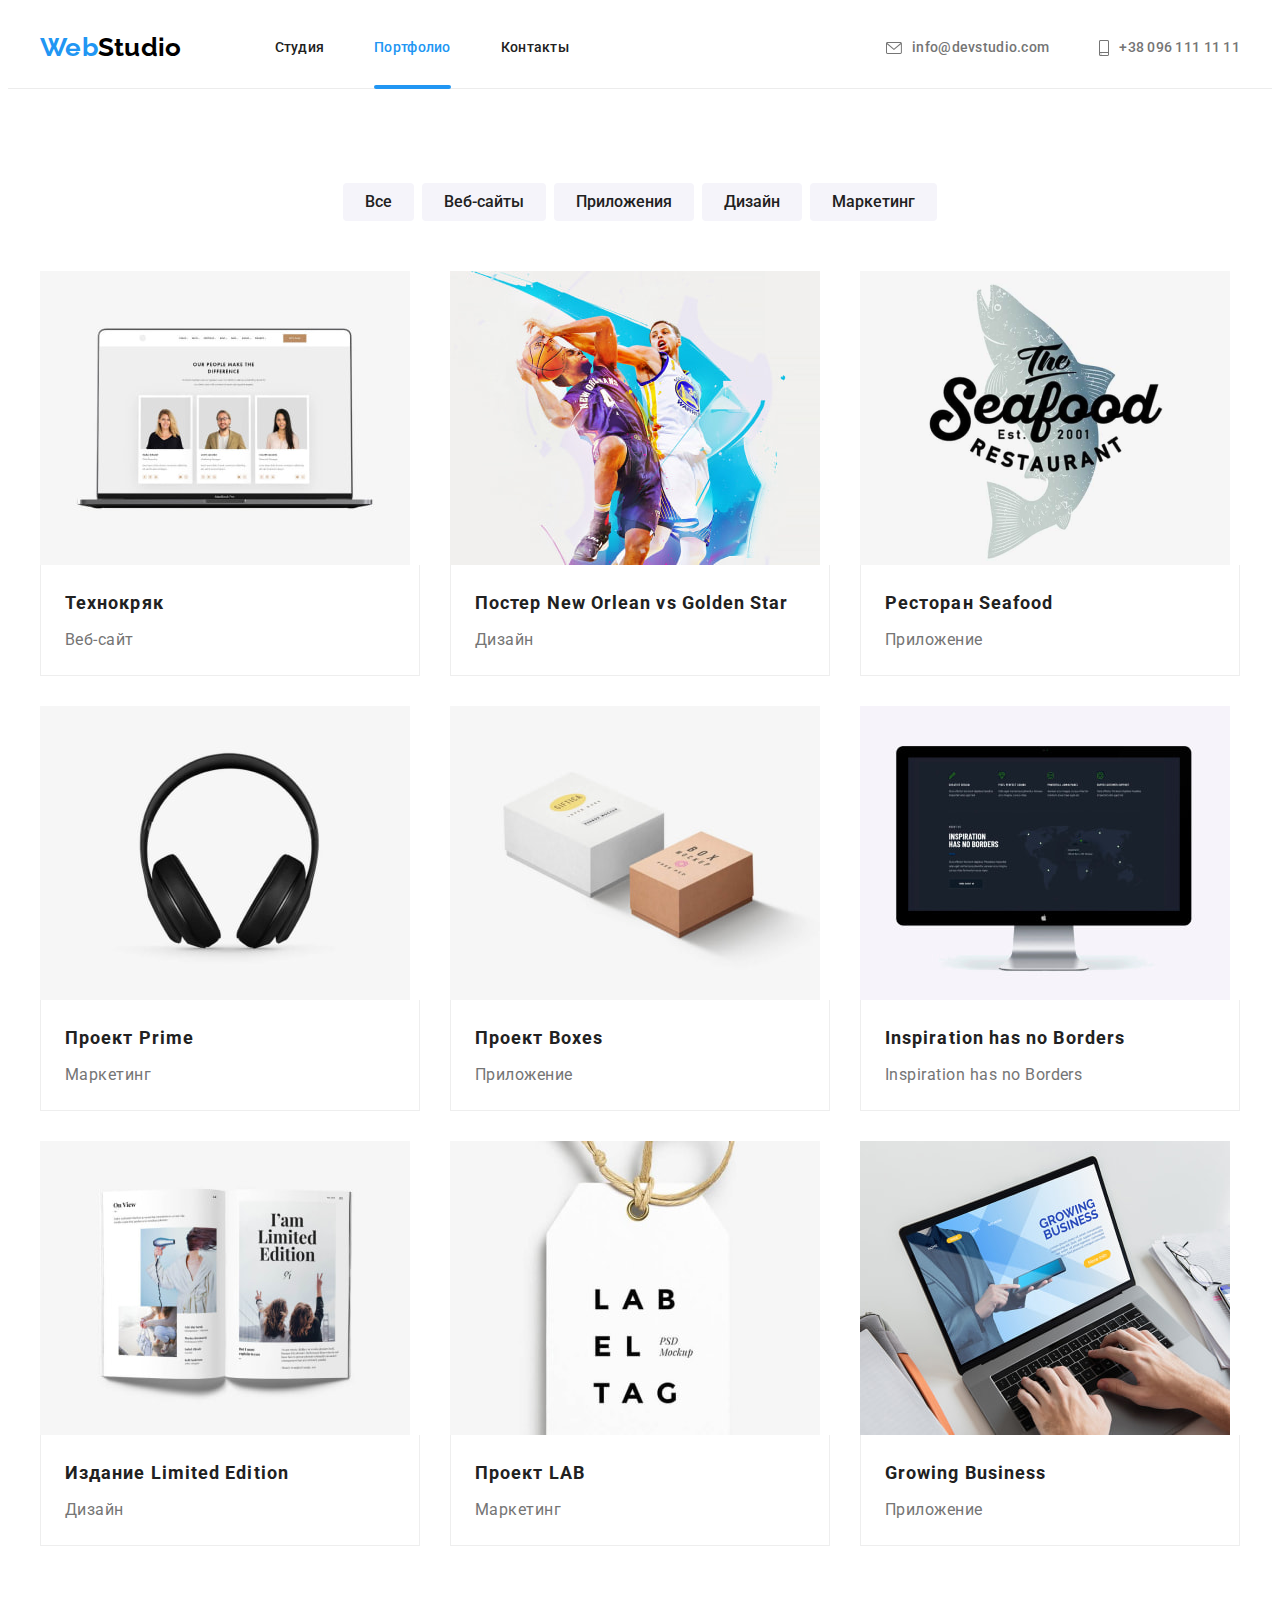
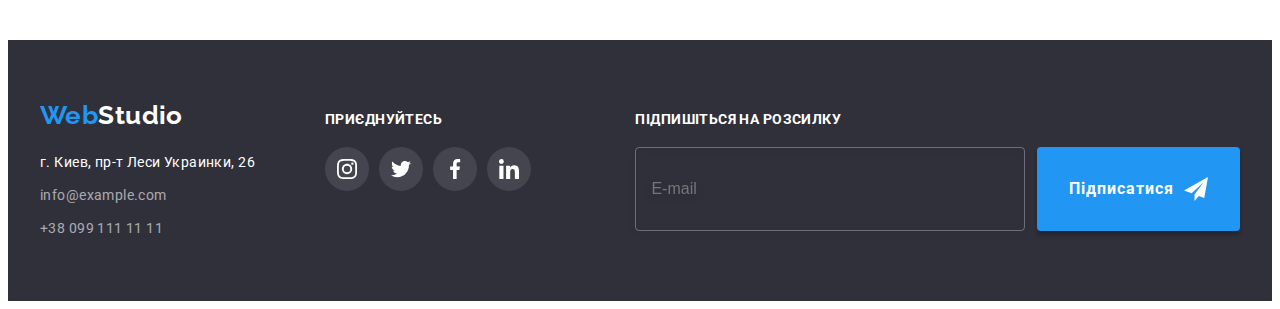
==== portfolio.html @ 1f1ad92f "Initial commit" ====
<!DOCTYPE html>
<html lang="ru">
  <head>
    <meta charset="UTF-8" />
    <meta http-equiv="X-UA-Compatible" content="IE=edge" />
    <meta name="viewport" content="width=device-width, initial-scale=1.0" />
    <link
      href="https://fonts.googleapis.com/css2?family=Raleway:wght@700&family=Roboto:wght@400;500;700;900&display=swap"
      rel="stylesheet"
    /><link rel="stylesheet" href="https://cdnjs.cloudflare.com/ajax/libs/modern-normalize/1.1.0/modern-normalize.min.css" integrity="sha512-wpPYUAdjBVSE4KJnH1VR1HeZfpl1ub8YT/NKx4PuQ5NmX2tKuGu6U/JRp5y+Y8XG2tV+wKQpNHVUX03MfMFn9Q==" crossorigin="anonymous" referrerpolicy="no-referrer" />
    <link rel="stylesheet" href="css/styles.css"/>
    <title>Портфолио</title>
  </head>
  <body>
    <!--шапка сайта-->
    <header class="header">
      <div class="header-container container">
      <nav class="nav">
          <a href="index.html" class="logo">Web<span class="dark-logo">Studio</span></a>
  
          <ul class="nav-list list">
            <li>
              <a href="index.html" class="nav-link link">Студия</a>
            </li>
            <li>
              <a href="portfolio.html" class="nav-link active-page link">Портфолио</a>
            </li>
            <li>
              <a href="" class="nav-link link">Контакты</a>
            </li>
          </ul>
      </nav>
      <ul class="contact-list list">
        <li>
          <a href="mailto:info@devstudio.com" class="contact-link link">
            <svg class="mail-icon icon" width="16px" height="12px">
                <use href="./images/icons.svg#envelope"></use>
            </svg>
            info@devstudio.com</a>
        </li>
        <li>
          <a href="tel:+380961111111" class="contact-link link">
            <svg class="tel-icon icon" width="10px" height="16px">
                <use href="./images/icons.svg#smartphone"></use>
            </svg>
            +38 096 111 11 11</a>
        </li>
      </ul>
  </div>
  </header>
    <main>
      <!--меню портфолио-->
      <section class="section">
        <div class="container portfolio-container">
        <!--кнопки-->
        <ul class="list select-list">
          <li class="select-item">
            <button type="button" class="select-button">Все</button>
          </li>
          <li class="select-item">
            <button type="button" class="select-button">Веб-сайты</button>
          </li>
          <li class="select-item">
            <button type="button" class="select-button">Приложения</button>
          </li>
          <li class="select-item">
            <button type="button" class="select-button">Дизайн</button>
          </li>
          <li class="select-item">
            <button type="button" class="select-button">Маркетинг</button>
          </li>
        </ul>

        <!--скрытые заголовки-->
        <h1 class="visually-hidden">Примеры</h1>

        <!--примеры работ-->
        <ul class="list card-set portfolio-list">
          
          <li class="card-item">
             <a href="" class="link portfolio-link"> 

              <div class="portfolio-background">
            <img
              src="./images/technoquack.jpg"
              width="370"
              height="294"
              alt="веб сайт технокряк"
            />
            <div class="overlay">
              <p class="overlay-text">Ресурс предлагает комплексные предложения с разным уровнем функционала и сервисов. Все это позволит посетителю получить исчерпывающие сведения о компании или частном лице.</p>
            </div>
          </div>

            <div class="card-content">
            <h2 class="card-heading">Технокряк</h2>
            <p class="card-text">Веб-сайт</p>
          </div>
          </a>
          </li>

          <li class="card-item">
            <a href="" class="link portfolio-link"> 
              <div class="portfolio-background">
            <img
              src="./images/New-Orlean.jpg"
              width="370"
              height="294"
              alt="дизайн"
            />
            <div class="overlay">
              <p class="overlay-text">Ресурс предлагает комплексные предложения с разным уровнем функционала и сервисов. Все это позволит посетителю получить исчерпывающие сведения о компании или частном лице.</p>
            </div>
          </div>
            <div class="card-content">
            <h2 class="card-heading">Постер New Orlean vs Golden Star</h2>
            <p class="card-text">Дизайн</p>
            </div>
          </a>
          </li>

          <li class="card-item">
            <a href="" class="link portfolio-link">
              <div class="portfolio-background"> 
            <img
              src="./images/Seafood.png"
              width="370"
              height="294"
              alt="приложение"
            />
            <div class="overlay">
              <p class="overlay-text">Ресурс предлагает комплексные предложения с разным уровнем функционала и сервисов. Все это позволит посетителю получить исчерпывающие сведения о компании или частном лице.</p>
            </div>
          </div>
            <div class="card-content">
            <h2 class="card-heading">Ресторан Seafood</h2>
            <p class="card-text">Приложение</p>
          </div>
          </a>
          </li>

          <li class="card-item">
            <a href="" class="link portfolio-link">
              <div class="portfolio-background">
            <img
              src="./images/Prime.jpg"
              width="370"
              height="294"
              alt="проект-маркетинг"
            />
            <div class="overlay">
              <p class="overlay-text">Ресурс предлагает комплексные предложения с разным уровнем функционала и сервисов. Все это позволит посетителю получить исчерпывающие сведения о компании или частном лице.</p>
            </div>
          </div>
            <div class="card-content">
            <h2 class="card-heading">Проект Prime</h2>
            <p class="card-text">Маркетинг</p>
          </div>
          </a>
          </li>

          <li class="card-item">
            <a href="" class="link portfolio-link">
              <div class="portfolio-background">
            <img
              src="./images/Boxes.jpg"
              width="370"
              height="294"
              alt="дизан-проект"
            />
            <div class="overlay">
              <p class="overlay-text">Ресурс предлагает комплексные предложения с разным уровнем функционала и сервисов. Все это позволит посетителю получить исчерпывающие сведения о компании или частном лице.</p>
            </div>
          </div>
            <div class="card-content">
            <h2 class="card-heading">Проект Boxes</h2>
            <p class="card-text">Приложение</p>
          </div>
          </a>
          </li>

          <li class="card-item">
            <a href="" class="link portfolio-link">
              <div class="portfolio-background">
            <img
              src="./images/Inspiration.jpg"
              width="370"
              height="294"
              alt="веб-сайт"
            />
            <div class="overlay">
              <p class="overlay-text">Ресурс предлагает комплексные предложения с разным уровнем функционала и сервисов. Все это позволит посетителю получить исчерпывающие сведения о компании или частном лице.</p>
            </div>
          </div>
            <div class="card-content">
            <h2 class="card-heading">Inspiration has no Borders</h2>
            <p class="card-text">Inspiration has no Borders</p>
          </div>
          </a>
          </li>

          <li class="card-item">
            <a href="" class="link portfolio-link">
              <div class="portfolio-background">
            <img
              src="./images/Limited-Edition.jpg"
              width="370"
              height="294"
              alt="дизайн"
            />
            <div class="overlay">
              <p class="overlay-text">Ресурс предлагает комплексные предложения с разным уровнем функционала и сервисов. Все это позволит посетителю получить исчерпывающие сведения о компании или частном лице.</p>
            </div>
          </div>
            <div class="card-content">
            <h2 class="card-heading">Издание Limited Edition</h2>
            <p class="card-text">Дизайн</p>
          </div>
          </a>
          </li>

          <li class="card-item">
            <a href="" class="link portfolio-link">
              <div class="portfolio-background">
            <img
              src="./images/LAB.jpg"
              width="370"
              height="294"
              alt="маркетинг"
            />
            <div class="overlay">
              <p class="overlay-text">Ресурс предлагает комплексные предложения с разным уровнем функционала и сервисов. Все это позволит посетителю получить исчерпывающие сведения о компании или частном лице.</p>
            </div>
          </div>
            <div class="card-content">
            <h2 class="card-heading">Проект LAB</h2>
            <p class="card-text">Маркетинг</p>
          </div>
          </a>
          </li>

          <li class="card-item">
            <a href="" class="link portfolio-link">
              <div class="portfolio-background">
            <img
              src="./images/Business.jpg"
              width="370"
              height="294"
              alt="бизнес-план"
            />
            <div class="overlay">
              <p class="overlay-text">Ресурс предлагает комплексные предложения с разным уровнем функционала и сервисов. Все это позволит посетителю получить исчерпывающие сведения о компании или частном лице.</p>
            </div>
          </div>
            <div class="card-content">
            <h2 class="card-heading">Growing Business</h2>
            <p class="card-text">Приложение</p>
          </div>
          </a>
          </li>
        </ul>
      </div>
      
      </section>
    </main>
    <!--подвал-->
    <footer class="footer">
      <div class="container">
          <div class="footer-container">
              <div class="footer-address">
              <a href="index.html" class="logo">Web<span class="white">Studio</span></a>
              <address class="address">
                  <ul class="list address-list">
                      <li>
                          <a
                          href="https://goo.gl/maps/N5DiG7p4qbo636EXA"
                          target="_blank"
                          rel="noreferrer noopener"
                          class="link street">г. Киев, пр-т Леси Украинки, 26
                        </a>
                      </li>
                      <li><a href="mailto:info@example.com" class="link address-link">info@example.com</a>
                      <li>
                          <a href="tel:+380991111111" class="link address-link">+38 099 111 11 11</a>
                      </li>
                  </ul>
              </address>
          </div>
      
          <div class="footer-social">
              <h3 class="subscribe-title">приєднуйтесь</h3>
      
              <ul class="list social-list">
                <li class="social-item">
                  <a href="javascript:;" target="_blank" class="link social-link-icon">
                    <svg class="social-icon" width="20px" height="20px">
                      <use href="./images/icons.svg#instagram"></use>
                    </svg>
                  </a>
                </li>
      
                <li class="social-item">
                  <a href="javascript:;" target="_blank" class="link social-link-icon">
                    <svg class="social-icon" width="20px" height="20px">
                      <use href="./images/icons.svg#twitter"></use>
                    </svg>
                  </a>
                </li>
      
                <li class="social-item">
                  <a href="javascript:;" target="_blank" class="link social-link-icon">
                    <svg class="social-icon" width="20px" height="20px">
                      <use href="./images/icons.svg#facebook"></use>
                    </svg>
                  </a>
                </li>
      
                <li class="social-item">
                  <a href="javascript:;" target="_blank" class="link social-link-icon">
                    <svg class="social-icon" width="20px" height="20px">
                      <use href="./images/icons.svg#linkedin"></use>
                    </svg>
                  </a>
                </li>
              </ul>
            </div>
      
            <div class="footer-submit">
              <p class="subscribe-title">Підпишіться на розсилку</p>
      <form class="footer-submit-form">
                <input
                  class="footer-submit-input"
                  type="email"
                  name="email"
                  id="email-footer"
                  placeholder="E-mail"
                  required
                />
      <button type="submit" class="hero-button">
                    <span class="span-subscribe">Підписатися</span>
                    <svg class="social-icon" width="24px" height="24px">
                      <use href="./images/icons.svg#icon-footer-send"></use>
                    </svg>
                  </button>
              </form>
            </div>
      
          </div>
      </div>
      
      
      </footer>
  </body>
</html>
---- css/styles.css ----
/* цвет фона наша команда #2F303A; */
/*цвет текста в боди #757575; */
/*хедер лого Web голубой #2196F3; */
/* хедер лого Web черный #000000; */
/* цвет в нав,портфолио,и внимание к деталям #212121; */
/* цвет контактов в навигации #757575; */
/* белый цвет #FFFFFF; */
/*фон героя #2F303A; */
/*кнопка в  #F5F4FA; */

:root {
  --background-dark-grey: #2f303a;
  --grey-color: #757575;
  --blue-logo-color: #2196f3;
  --dark-logo-color: #000000;
  --white-color: #ffffff;
  --current-color: #212121;
  --footer-primary-color: rgba(255, 255, 255, 0.6);
  --light-gray-backg: #f5f4fa;
  --card-set-gap: 30px; 
  --button-shadow: rgba(0, 0, 0, 0.25);
  --grey-edging: rgba(238, 238, 238, 1);
--card-item: 4;
--grey-card-content:#EEEEEE;
--team-btm: rgba(0, 0, 0, 0.12);
  --team-bl: rgba(0, 0, 0, 0.14);
  --team-br: rgba(0, 0, 0, 0.2);
  --color-border-header: #ECECEC;
  --hero-shadow: rgba(47, 48, 58, 0.4);
  --social-icon: rgba(175, 177, 184, 1);
  --footer-icon: rgba(255, 255, 255, 0.1);
  --bgcolor-wdtext: rgba(47, 48, 58, 0.8);
  --modal-background: rgba(0, 0, 0, 0.2);
  --cubic-bezier: cubic-bezier(0.4, 0, 0.2, 1);
--duration: 250ms;
--borderinput: rgba(33, 33, 33, 0.2);
--blue-dark: #188CE8;
}



body {
  color: var(--grey-color);
  font-family: 'Roboto', sans-serif;
  font-style: normal;
  font-size: 14px;
  letter-spacing: 0.03em;
  line-height: 1.71;
  
  }

  .no-scroll {
    overflow: hidden;
  }

h1,
h2,
h3,
h4,
p {
  margin: 0;
}
ul,
ol {
  padding: 0;
  margin: 0;
}
img {
    display: block;
    max-width: 100%;
    height: auto;
  }
  .link {
    text-decoration: none;
    color: currentColor; 
}

.active-page {
  position: relative;
    color: var(--blue-logo-color);
}
.list {
    list-style: none;
}
.container {
    width: 1200px;
    padding-left: 15px;
    padding-right: 15px;
    margin-left: auto;
    margin-right: auto;
  }
  .visuaaly-hidden {
    position: absolute;
    white-space: nowrap;
    width: 1px;
    height: 1px;
    overflow: hidden;
    border: 0;
    padding: 0;
    clip: rect(0 0 0 0);
    clip-path: inset(50%);
    margin: -1px;
  }

p {
  font-weight: 400;
  letter-spacing: 0.03em;
}
/* header */

.header {
  font-weight: 500;
  line-height: 1.14;
  letter-spacing: 0.02em;
border-bottom: 1px solid 
var(--color-border-header);
}

.header-container {
    display: flex;
    align-items: center;
  }

  .header-contact .link:hover,
.header-contact .link:focus {
    color: var(--blue-logo-color);
}

/* logo */

.logo {
  color: var(--blue-logo-color);
  font-family: 'Raleway',cursive;
  font-weight: 700;
  font-size: 26px;
  line-height: 1.2;
  text-decoration: none;
  display: flex;
}

.header .logo {
  margin-right: 93px;
}

.dark-logo {
  color: var(--dark-logo-color);
}

.white {
    color: var(--white-color);
}
.header .logo {
    margin-right: 93px;
 }

.section {
    padding-top: 94px;
    padding-bottom: 94px;
}
   
/* navigation */

.nav {
    display: flex;
    align-items: center;
    color: var(--current-color);
}
.nav-list {
    display: flex;
    align-items: center;
    gap: 50px;
    }

.contact-list {
    display: flex;
    align-items: center;
    gap: 50px;
    margin-left: auto;
  }

.nav-link,
.contact-link {
    display: flex;
  align-items: center;
    padding-top: 32px;
    padding-bottom: 32px;
    transition: color var(--duration) var(--cubic-bezier);
}

.nav-link.active-page::after {
  position: absolute;
	bottom: -1px;
	left: 0;
	content: "";
	width: 100%;
	height: 4px;
	border-radius: 2px;
  background-color: var(--blue-logo-color);
  }

.nav-link.list {
    color: var(--current-color);
}

.nav-link .link:hover,
.nav-link .link:focus {
    color: var(--blue-logo-color);
}


.icon {
  fill: currentColor;
  margin-right: 10px;
  }


.contact-link:hover,
.contact-link:focus,
.nav-link:hover,
.nav-link:focus
 {
  color: var(--blue-logo-color);
}

/* hero */

.hero {
  max-width: 1600px;
  margin-left: auto;
  margin-right: auto;


    display: flex;
    background-color: var(--background-dark-grey);
    padding-top: 200px;
    padding-bottom: 200px;
    text-align: center;

    background-image: linear-gradient(to right, var(--hero-shadow), var(--hero-shadow)),
     url(../images/header-photo.jpg);
    background-repeat: no-repeat;
    background-position: center;
    background-size: cover;
}



.hero-title {
    color: var(--white-color);
    font-weight: 900;
    font-size: 44px;
    text-transform: uppercase;
    line-height: 1.4;
    text-align: center;
    letter-spacing: 0.06em;
    max-width: 696px;
    margin-left: auto;
    margin-right: auto;
    margin-bottom: 30px;
}

.hero-button {
  min-width: 200px;
  display: flex;
  justify-content: center;
    align-items: center;
  margin: 0 auto;
  cursor: pointer;
  color: var(--white-color);
  background-color: var(--blue-logo-color);
  font-family: inherit;
  font-weight: 700;
  font-size: 16px;
  line-height: 1.9;
  letter-spacing: 0.06em;
  border-radius: 4px;
  box-shadow: 0px 4px 4px 0px var(--button-shadow);
  border: none;
  padding: 10px 32px;
  transition-property: color, background-color;
  transition-duration: var(--duration);
transition-timing-function: var(--cubic-bezier);
}
.hero-button:hover,
.hero-button:focus {
  background-color: var(--blue-dark);
}

/* Button */
.select-button {
    cursor: pointer;
    font-family: inherit;
    background-color: var(--light-gray-backg);
    color: var(--current-color);
    border: none;
    font-weight: 500;
    font-size: 16px;
    line-height: 1.6;
    border-radius: 4px;
padding: 6px 22px;
transition-property: color, background-color, box-shadow;
transition-duration: var(--duration);
transition-timing-function: var(--cubic-bezier);
}

.select-button:hover,
.select-button:focus {
  background-color: var(--blue-logo-color);
  color: var(--white-color);
}

/* Контент и заголовки */
.card-set {
display: flex;
flex-wrap: wrap;

margin-top: calc(-1 * var(--card-set-gap));
margin-left: calc(-1 * var(--card-set-gap));
}


.about-card-icon {
  background-color: rgba(245, 244, 250, 1);
  margin-bottom: 30px;
  height: 120px;
  border: none;
  padding: 25px;
  display: flex;
  align-items: center;
  justify-content: center;
  }


.about-title {
    font-weight: 700;
    font-size: 14px;
    line-height: 1.14;
    text-transform: uppercase;
    color: var(--current-color);
    margin-bottom: 10px;
    
}
.about-text {
    font-weight: 400;
    letter-spacing: 0.03em;
    line-height: 1.7;
    
  }

  /* картинки и текст */

.section-title {
    font-weight: 700;
    font-size: 36px;
    line-height: 1.17;
    text-align: center;
    color: var(--current-color);
    margin-bottom: 50px;   
}

.we-do {
padding-top: 0;

}
.we-do-list {
  --card-item: 3;
}

.we-do-item {
  position: relative;
}
.we-do-text {
  position: absolute;
  z-index: 1;
  bottom: 0;
  left: 0;
  right: 0;
  display: flex;
  align-items: center;
  justify-content: center;
  height: 70px;
  padding-right: 24px;
  padding-left: 24px;
  background-color: var(--bgcolor-wdtext);
}
.we-do-title {
  line-height: 1.14;
  font-weight: 700;
  text-align: center;
  text-transform: uppercase;
  color: var(--white-color);
}


.team {
    background-color: var(--light-gray-backg);
}

.team-item {
  box-shadow: 0px 1px 3px var(--team-btm), 0px 1px 1px var(--team-bl), 0px 2px 1px var(--team-br);
border-radius: 0px 0px 4px 4px;
   }


.team-specialist,
.team-title {
  font-size: 16px;
  line-height: 1.2;
  text-align: center;
}
.team-specialist {
  margin-bottom: 16px;
  }

.team-title {
    font-weight: 500;
    letter-spacing: 0.03em;
    color: var(--current-color);
    margin-bottom: 10px;
  }

.team-content {
    align-items: center;
    background-color: var(--white-color);

    padding: 30px ;
   
}

/* контент портфолио */
.portfolio-link {
  display: flex;
  flex-direction: column;
  transition-property: box-shadow;
  transition-duration: var(--duration);
transition-timing-function: var(--cubic-bezier);
}

.portfolio-link:hover,
.portfolio-link:focus{
  box-shadow: 0px 1px 1px rgba(0, 0, 0, 0.12), 
  0px 4px 4px rgba(0, 0, 0, 0.06), 1px 4px 6px rgba(0, 0, 0, 0.16);

}

.card-text {
font-size: 16px;
line-height: 1.88;
}
.card-heading {
  font-style: normal;
font-weight: 700;
font-size: 18px;
line-height: 2;
letter-spacing: 0.06em;
color: var(--current-color);
margin-bottom: 4px;
}

.portfolio-list {
  --card-item: 3;
}
.card-content {
  padding: 20px 24px;
  border: 1px solid var(--grey-card-content);
  border-top: none;
  
}

.card-item {
    flex-basis: calc(100% / var(--card-item) - var(--card-set-gap));
    margin-left: var(--card-set-gap);
    margin-top: var(--card-set-gap);
    }
/* Всплывающее окно */

  .portfolio-background {
    position: relative;
   overflow: hidden;
   transition-duration: 250ms;
   transition-timing-function: var(--cubic-bezier);
}

    .overlay {
      position: absolute;
      top: 0;
      left: 0;
      display: flex;
      align-items: center;
      justify-content: center;
      width: 100%;
      height: 100%;
      line-height: 1.6;
      font-size: 18px;
      color: var(--white-color);
      padding: 63px 24px;
      transform: translateY(100%);
      background-color:rgba(33, 150, 243, 0.9);
      transition: transform 500ms ease-in-out
       /*backdrop-filter: blur(3px);*/
    }

    
  .portfolio-link:hover .overlay,
  .portfolio-link:focus .overlay {
    transform: translateY(0%);
  }


/* кнопки портфолио */
.select-list {
  display: flex;
  justify-content: center;
  gap: 8px;
  margin-bottom: 50px;

}

.list.select-list {
  margin-bottom: 50px;
}

.select-button:hover,
.select-button:focus {
  background-color: var(--blue-logo-color);
  color: var(--white-color);
  box-shadow: 0px 3px 1px rgba(0, 0, 0, 0.1), 0px 1px 2px rgba(0, 0, 0, 0.08), 0px 2px 2px rgba(0, 0, 0, 0.12);

}


/* футер */
.footer {
  padding-top: 60px;
  padding-bottom: 60px;
    background-color: var(--background-dark-grey);
}

.footer-container {
  display: flex;
  align-items: baseline;
   gap: 70px;
}


.footer .logo {
    margin-bottom: 20px;
   }

.address {
    font-style: inherit;
}

.address-list {
  display: flex; 
  gap: 9px;
  flex-direction: column;
}
.address .link {
  transition-property: color;
transition-duration: var(--duration);
transition-timing-function: var(--cubic-bezier);
}

.address-link {
    color: var(--footer-primary-color);
}

.street {
    color: var(--white-color);
    
}
.address .link:hover,
.address .link:focus{
    color: var(--blue-logo-color);
}

/* скрытый заголовок */

.visually-hidden {
    position: absolute;
    white-space: nowrap;
    width: 1px;
    height: 1px;
    overflow: hidden;
    border: 0;
    padding: 0;
    clip: rect(0 0 0 0);
    clip-path: inset(100%);
    margin: -1px;
  }

/*иконки соцсети*/
  
  .social-list {
    display: flex;
    align-items: center;
    justify-content: center;
    gap: 10px;

  }
  
  .social-link-icon {
    display: flex;
    justify-content: center;
    align-items: center;
    border-radius: 50%;
    background-color: var(--footer-icon);
    width: 44px;
    height: 44px;
    transition-property: background-color;
    transition-duration: var(--duration);
    transition-timing-function: var(--cubic-bezier);
  }

  .footer
  .social-icon {
    fill: var(--white-color);
    
  }
  
  .social-icon {
    fill: var(--social-icon);
    transition-property: fill;
    transition-duration: var(--duration);
    transition-timing-function: var(--cubic-bezier);
  }
  
  .social-link-icon:hover .social-icon,
.social-link-icon:focus .social-icon {
  fill: var(--white-color);
}
.social-link-icon:hover,
.social-link-icon:focus {
  background-color: var(--blue-logo-color);
}

  /*постоянные клиенты*/  
  
  .clients-list {
    --card-item: 6;
  }
  
  .clients-link {
    cursor: pointer;
    display: flex;
    justify-content: center;
    align-items: center;
    height: 92px;
    padding: 16px;
    border: 1px solid var(--social-icon);
    fill: var(--social-icon);
    border-radius: 4px;
    transition-property: border, fill;
transition-duration: var(--duration);
transition-timing-function: var(--cubic-bezier);
  }
  .clients-link:hover,
.clients-link:focus {
  border: 1px solid var(--blue-logo-color);
  fill: var(--blue-logo-color);
}

/*футер иконки*/
.footer-submit {
  margin-left: auto;
}
.footer-social-title {
  font-style: normal;
  font-weight: 700;
  font-size: 14px;
  line-height: 1.14;
  letter-spacing: 0.03em;
  text-transform: uppercase;
  color: var(--white-color);
  margin-bottom: 20px;
}

.footer.social-link-icon {
  fill: var(--white-color);
}
/*футер форма*/
.footer-submit-form {
  display: flex;
}

.footer-submit-form input {
  width: 358px;
  height: 50px;
margin-right: 12px;
  padding: 16px 15px;
font-size: 16px;
  background-color: transparent;
  border: 1px solid rgba(255, 255, 255, 0.3);
  filter: drop-shadow(0px 4px 4px rgba(0, 0, 0, 0.15));
  border-radius: 4px;
  color: var(--white-color);
}

.subscribe-title {
  font-style: normal;
  font-weight: 700;
  font-size: 14px;
  line-height: 16px;
  letter-spacing: 0.03em;
  text-transform: uppercase;
  color: var(--white-color);
  margin-bottom: 20px;
}

.button-submit {
  background: var(--blue-logo-color);
  box-shadow: 0px 4px 4px ;
  border-radius: 4px;
  border: none;
}

.span-subscribe {
  margin-right: 10px;
}

/*модельное окно*/
.backdrop {
  position: fixed;
  top: 0;
  left: 0;
  z-index: 1000;
  display: flex;
  align-items: center;
  justify-content: center;
width: 100%;
   height: 100%;
   background-color: var(--modal-background);
   
   opacity: 1;
   visibility: visible;
   pointer-events: initial;
   transition: opacity 500ms ease-out, visibility 500ms ease-out;
}

.modal {
  position: relative;
  width: 528px;
  height: 581px;
padding: 40px;
background-color: var(--white-color);
box-shadow: 0px 1px 3px rgba(0, 0, 0, 0.12),
 0px 1px 1px rgba(0, 0, 0, 0.14), 0px 2px 1px rgba(0, 0, 0, 0.2);
border-radius: 4px;
transition: transform 500ms ease-out;
}
.backdrop.is-hidden .modal {
  transform: scale(0);
}

.close-btn {
  position: absolute;
  top: 8px;
  right: 8px;
display: flex;
justify-content: center;
align-items: center;
  width: 30px;
height: 30px;
padding: 0;
border-radius: 50%;
  border: 1px solid rgba(0, 0, 0, 0.1);
  background-color: transparent;
cursor: pointer;
}
.backdrop.is-hidden {
opacity: 0;
visibility: hidden;
pointer-events: none;
}
/*разметка модального окна*/
.register-form-title {
  font-weight: 700;
    line-height: 1.15;
    text-align: center;
    color: var(--current-color);
    margin-bottom: 12px;
    font-size: 20px;
}


.form-label {
  font-size: 12px;
  line-height: calc(14 / 12);
  letter-spacing: 0.01em;
  color: var(--grey-color);
  flex-direction: column;
  gap: 4px;
  margin-bottom:10px;
  display: flex;
}

.form-fild {
  position: relative;
}

.form-input {
 height: 40px;
  width: 100%;
  padding-left: 42px;
  border-radius: 4px;
  border: 1px solid var(--borderinput);
  outline: none;
  cursor: pointer;
  transition-property:border; 
  transition-duration: 250ms;
  transition-timing-function: var(--cubic-bezier);
}
.form-input:hover, 
.form-input:focus {
  border: 1px solid var(--blue-logo-color);
}
.form-input:hover + .form-icon, 
.form-input:focus + .form-icon {
  fill: var(--blue-logo-color);
}

.form-fild:hover input,
.form-fild:focus input{
   border: 1px solid var(--blue-logo-color);
}

.form-fild:focus-within .form-icon, 
.form-fild:hover .form-icon {
  fill: #2196f3;
}
.form-icon {
  position: absolute;
  top: 50%;
    left: 16px;
    transform: translateY(-50%);
    transition: fill var(--duration) var(--cubic-bezier);
}
.test {
  margin-bottom: 20px;
}
.form-fild-comment textarea {
  resize: none;
  width: 100%;
  height: 120px;
  border: 1px solid var(--borderinput);
  border-radius: 4px;
}

.form-fild-comment {
  display: flex;
  flex-direction: column;
  text-align: left;
  transition-property: border;
  transition-duration: 250ms;
  transition-timing-function: var(--cubic-bezier);
}

.form-fild-comment:focus .call-back-comment,
.form-fild-comment:hover .call-back-comment{
  border: 1px solid var(--blue-logo-color);

}

.call-back-comment {
  
    padding: 12px 16px;
}
.form-fild-comment textarea::placeholder {
  font-style: normal;
  font-weight: 400;
  font-size: 12px;
  line-height: 1.16;
  letter-spacing: 0.01em;
  color: rgba(117, 117, 117, 0.5);
}
/*регистрация*/

.register-form-agreement {
  display: flex;
  align-items: center;
  justify-content: center;
  gap: 8px;
  margin-bottom: 30px;
  cursor: pointer;
}
.register-checkbox:checked + 
.register-icon .register-icon-uncheck {
  opacity: 1;
  transition: opacity 500ms ease-out, 
  visibility 500ms ease-out;
}
.register-icon-uncheck {
  transition: fill var(--duration) var(--cubic-bezier);
}

.register-icon-check {
opacity: 0;
visibility: hidden;
  transition: opacity 500ms ease-out, visibility 500ms ease-out;
}


.register-checkbox:checked + .register-icon .register-icon-check {
  opacity: 1;
  visibility: visible;
}
.register-checkbox:hover + 
.register-icon .register-icon-uncheck,
.register-checkbox:focus + 
.register-icon .register-icon-uncheck {
fill: var(--blue-logo-color);
}

.close-btn:hover .modal-btn-icon,
.close-btn:focus .modal-btn-icon {
  fill: var(--blue-logo-color);
}
.register-form-agreement-link {
  color: var(--blue-logo-color);
}
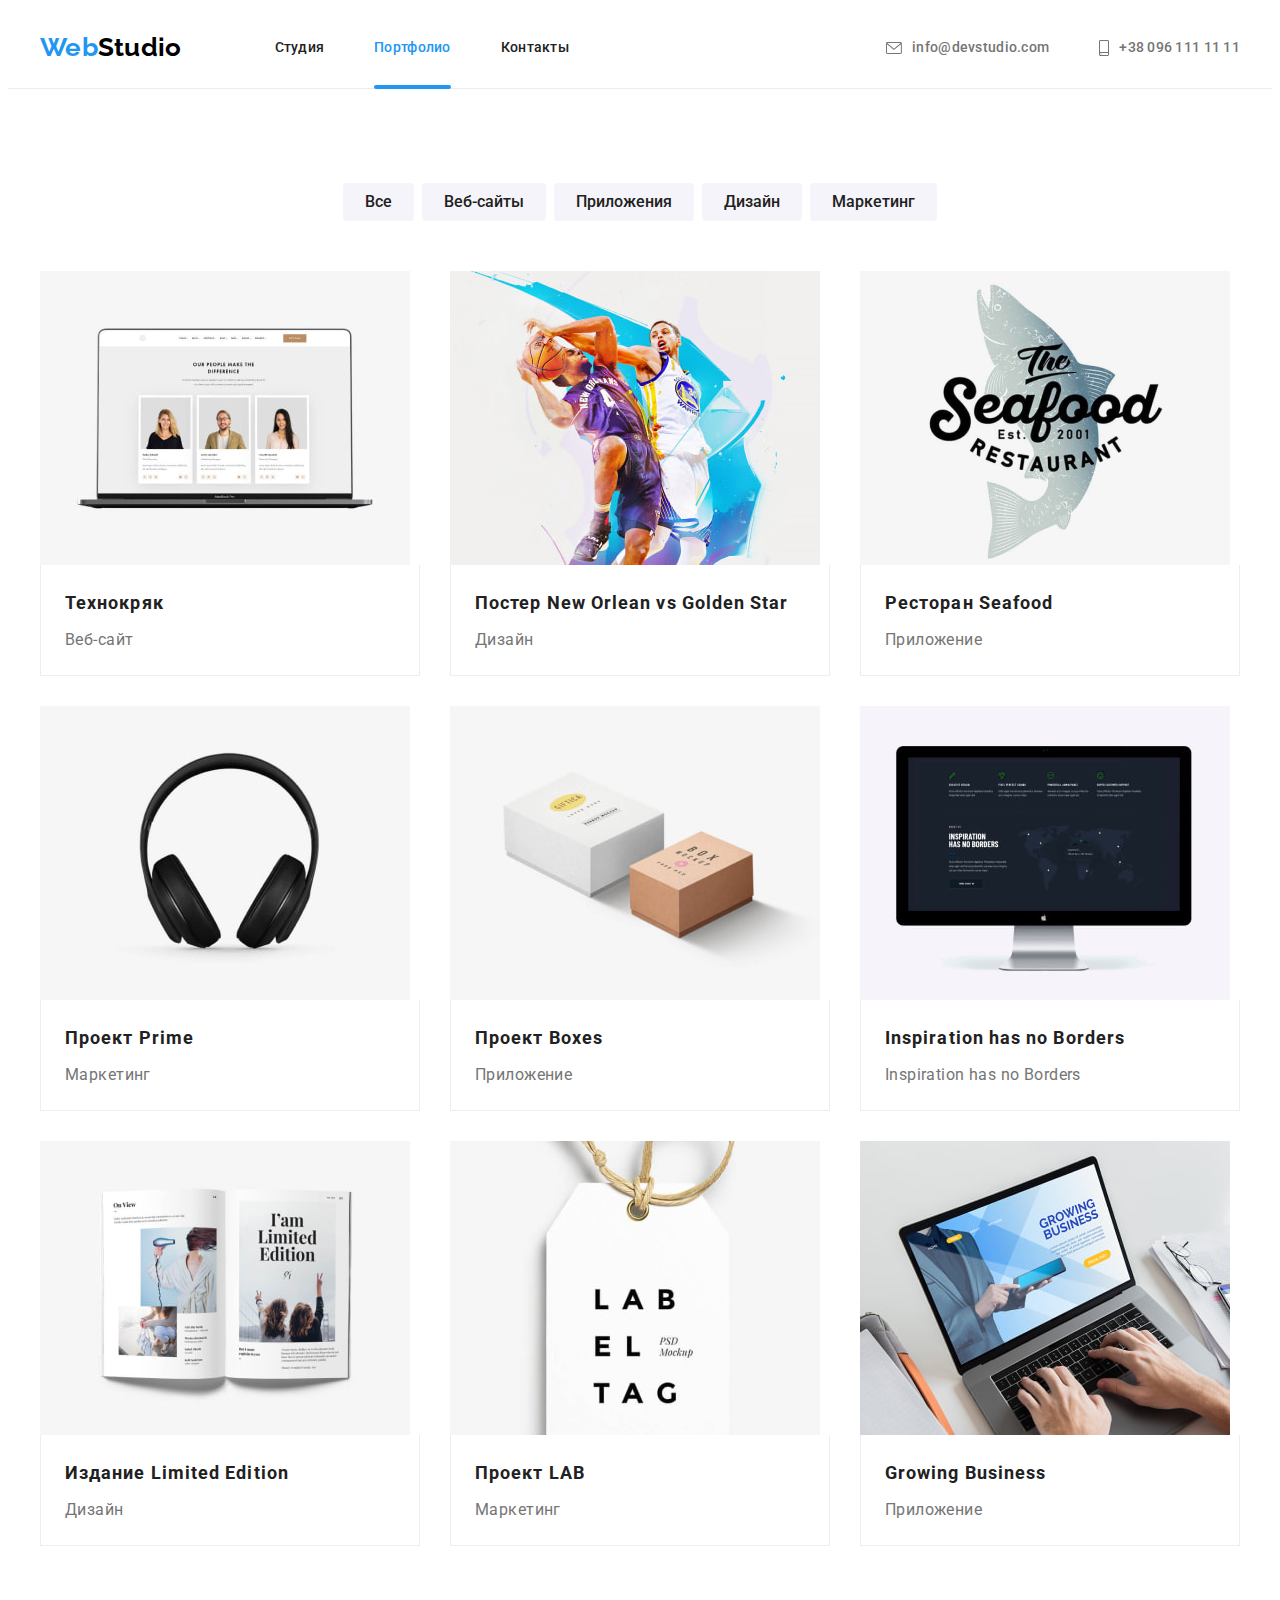
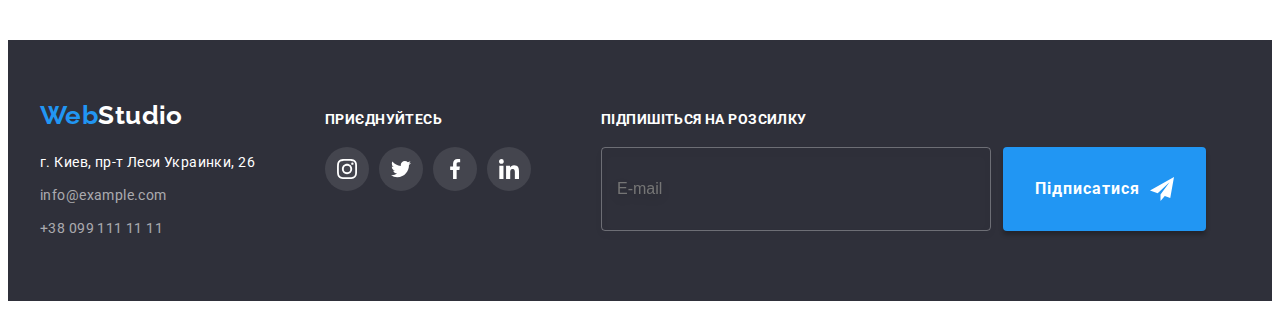
==== commit e9291b99: "commit" ====
--- a/portfolio.html
+++ b/portfolio.html
@@ -8,7 +8,7 @@
       href="https://fonts.googleapis.com/css2?family=Raleway:wght@700&family=Roboto:wght@400;500;700;900&display=swap"
       rel="stylesheet"
     /><link rel="stylesheet" href="https://cdnjs.cloudflare.com/ajax/libs/modern-normalize/1.1.0/modern-normalize.min.css" integrity="sha512-wpPYUAdjBVSE4KJnH1VR1HeZfpl1ub8YT/NKx4PuQ5NmX2tKuGu6U/JRp5y+Y8XG2tV+wKQpNHVUX03MfMFn9Q==" crossorigin="anonymous" referrerpolicy="no-referrer" />
-    <link rel="stylesheet" href="css/styles.css"/>
+    <link rel="stylesheet" href="css/main.min.css"/>
     <title>Портфолио</title>
   </head>
   <body>
@@ -18,28 +18,28 @@
       <nav class="nav">
           <a href="index.html" class="logo">Web<span class="dark-logo">Studio</span></a>
   
-          <ul class="nav-list list">
-            <li>
-              <a href="index.html" class="nav-link link">Студия</a>
+          <ul class="nav__list list">
+            <li class="nav__item">
+              <a href="index.html" class="nav__link link">Студия</a>
             </li>
-            <li>
-              <a href="portfolio.html" class="nav-link active-page link">Портфолио</a>
+            <li class="nav__item">
+              <a href="portfolio.html" class="nav__link nav__link--active link">Портфолио</a>
             </li>
-            <li>
-              <a href="" class="nav-link link">Контакты</a>
+            <li class="nav__item">
+              <a href="" class="nav__link link">Контакты</a>
             </li>
           </ul>
       </nav>
       <ul class="contact-list list">
         <li>
-          <a href="mailto:info@devstudio.com" class="contact-link link">
+          <a href="mailto:info@devstudio.com" class="contact__link link">
             <svg class="mail-icon icon" width="16px" height="12px">
                 <use href="./images/icons.svg#envelope"></use>
             </svg>
             info@devstudio.com</a>
         </li>
         <li>
-          <a href="tel:+380961111111" class="contact-link link">
+          <a href="tel:+380961111111" class="contact__link link">
             <svg class="tel-icon icon" width="10px" height="16px">
                 <use href="./images/icons.svg#smartphone"></use>
             </svg>
--- a/css/main.min.css
+++ b/css/main.min.css
@@ -0,0 +1 @@
+:root{--card-item: 4;--card-set-gap: 30px}.visually-hidden{position:absolute;white-space:nowrap;width:1px;height:1px;overflow:hidden;border:0;padding:0;clip:rect(0 0 0 0);-webkit-clip-path:inset(50%);clip-path:inset(50%);margin:-1px}body{color:#757575;font-family:"Roboto",sans-serif;font-style:normal;font-size:14px;letter-spacing:.03em;line-height:1.71}.no-scroll{overflow:hidden}h1,h2,h3,h4,p{margin:0}ul,ol{padding:0;margin:0}img{display:block;max-width:100%;height:auto}.link{text-decoration:none;color:currentColor}.list{list-style:none}.hero-button{min-width:200px;display:-webkit-box;display:-ms-flexbox;display:flex;-webkit-box-pack:center;-ms-flex-pack:center;justify-content:center;-webkit-box-align:center;-ms-flex-align:center;align-items:center;margin:0 auto;cursor:pointer;color:#fff;background-color:#2196f3;font-family:inherit;font-weight:700;font-size:16px;line-height:1.9;letter-spacing:.06em;border-radius:4px;-webkit-box-shadow:0px 4px 4px 0px rgba(0,0,0,.25);box-shadow:0px 4px 4px 0px rgba(0,0,0,.25);border:none;padding:10px 32px;-webkit-transition-property:color,background-color;transition-property:color,background-color;-webkit-transition-duration:250ms;transition-duration:250ms;-webkit-transition-timing-function:cubic-bezier(0.4, 0, 0.2, 1);transition-timing-function:cubic-bezier(0.4, 0, 0.2, 1)}.hero-button:hover,.hero-button:focus{background-color:#188ce8}.select-button{cursor:pointer;font-family:inherit;background-color:#f5f4fa;color:#212121;border:none;font-weight:500;font-size:16px;line-height:1.6;border-radius:4px;padding:6px 22px;-webkit-transition-property:color,background-color,-webkit-box-shadow;transition-property:color,background-color,-webkit-box-shadow;transition-property:color,background-color,box-shadow;transition-property:color,background-color,box-shadow,-webkit-box-shadow;-webkit-transition-duration:250ms;transition-duration:250ms;-webkit-transition-timing-function:cubic-bezier(0.4, 0, 0.2, 1);transition-timing-function:cubic-bezier(0.4, 0, 0.2, 1)}.select-button:hover,.select-button:focus{background-color:#2196f3;color:#fff}.select-list{display:-webkit-box;display:-ms-flexbox;display:flex;-webkit-box-pack:center;-ms-flex-pack:center;justify-content:center;gap:8px;margin-bottom:50px}.list.select-list{margin-bottom:50px}.select-button:hover,.select-button:focus{background-color:#2196f3;color:#fff;-webkit-box-shadow:0px 3px 1px rgba(0,0,0,.1),0px 1px 2px rgba(0,0,0,.08),0px 2px 2px rgba(0,0,0,.12);box-shadow:0px 3px 1px rgba(0,0,0,.1),0px 1px 2px rgba(0,0,0,.08),0px 2px 2px rgba(0,0,0,.12)}.card-set{display:-webkit-box;display:-ms-flexbox;display:flex;-ms-flex-wrap:wrap;flex-wrap:wrap;margin-top:calc(-1*var(--card-set-gap));margin-left:calc(-1*var(--card-set-gap))}.card-item{-ms-flex-preferred-size:calc(100%/var(--card-item) - var(--card-set-gap));flex-basis:calc(100%/var(--card-item) - var(--card-set-gap));margin-left:var(--card-set-gap);margin-top:var(--card-set-gap)}.container{width:1200px;padding-left:15px;padding-right:15px;margin-left:auto;margin-right:auto}.footer.social-link-icon{fill:#fff}.logo{color:#2196f3;font-family:"Raleway",cursive;font-weight:700;font-size:26px;line-height:1.2;text-decoration:none;display:-webkit-box;display:-ms-flexbox;display:flex}.header .logo{margin-right:93px}.dark-logo{color:#000}.white{color:#fff}.register-checkbox:checked+.register-icon .register-icon-uncheck{opacity:1;-webkit-transition:opacity 500ms ease-out,visibility 500ms ease-out;transition:opacity 500ms ease-out,visibility 500ms ease-out}.register-icon-uncheck{-webkit-transition:fill 250ms cubic-bezier(0.4, 0, 0.2, 1);transition:fill 250ms cubic-bezier(0.4, 0, 0.2, 1)}.register-icon-check{opacity:0;visibility:hidden;-webkit-transition:opacity 500ms ease-out,visibility 500ms ease-out;transition:opacity 500ms ease-out,visibility 500ms ease-out}.register-checkbox:checked+.register-icon .register-icon-check{opacity:1;visibility:visible}.register-checkbox:hover+.register-icon .register-icon-uncheck,.register-checkbox:focus+.register-icon .register-icon-uncheck{fill:#2196f3}.close-btn:hover .modal-btn-icon,.close-btn:focus .modal-btn-icon{fill:#2196f3}.register-form-agreement-link{color:#2196f3}.backdrop.is-hidden{opacity:0;visibility:hidden;pointer-events:none}.backdrop{position:fixed;top:0;left:0;z-index:1000;display:-webkit-box;display:-ms-flexbox;display:flex;-webkit-box-align:center;-ms-flex-align:center;align-items:center;-webkit-box-pack:center;-ms-flex-pack:center;justify-content:center;width:100%;height:100%;background-color:rgba(0,0,0,.2);opacity:1;visibility:visible;pointer-events:initial;-webkit-transition:opacity 500ms ease-out,visibility 500ms ease-out;transition:opacity 500ms ease-out,visibility 500ms ease-out}.modal{position:relative;width:528px;height:581px;padding:40px;background-color:#fff;-webkit-box-shadow:0px 1px 3px rgba(0,0,0,.12),0px 1px 1px rgba(0,0,0,.14),0px 2px 1px rgba(0,0,0,.2);box-shadow:0px 1px 3px rgba(0,0,0,.12),0px 1px 1px rgba(0,0,0,.14),0px 2px 1px rgba(0,0,0,.2);border-radius:4px;-webkit-transition:-webkit-transform 500ms ease-out;transition:-webkit-transform 500ms ease-out;transition:transform 500ms ease-out;transition:transform 500ms ease-out, -webkit-transform 500ms ease-out}.backdrop.is-hidden .modal{-webkit-transform:scale(0);transform:scale(0)}.close-btn{position:absolute;top:8px;right:8px;display:-webkit-box;display:-ms-flexbox;display:flex;-webkit-box-pack:center;-ms-flex-pack:center;justify-content:center;-webkit-box-align:center;-ms-flex-align:center;align-items:center;width:30px;height:30px;padding:0;border-radius:50%;border:1px solid rgba(0,0,0,.1);background-color:rgba(0,0,0,0);cursor:pointer}.backdrop.is-hidden{opacity:0;visibility:hidden;pointer-events:none}.register-form-title{font-weight:700;line-height:1.15;text-align:center;color:#212121;margin-bottom:12px;font-size:20px}.form-label{font-size:12px;line-height:1.1666666667;letter-spacing:.01em;color:#757575;-webkit-box-orient:vertical;-webkit-box-direction:normal;-ms-flex-direction:column;flex-direction:column;gap:4px;margin-bottom:10px;display:-webkit-box;display:-ms-flexbox;display:flex}.form-fild{position:relative}.form-input{height:40px;width:100%;padding-left:42px;border-radius:4px;border:1px solid rgba(33,33,33,.2);outline:none;cursor:pointer;-webkit-transition-property:border;transition-property:border;-webkit-transition-duration:250ms;transition-duration:250ms;-webkit-transition-timing-function:cubic-bezier(0.4, 0, 0.2, 1);transition-timing-function:cubic-bezier(0.4, 0, 0.2, 1)}.form-input:hover,.form-input:focus{border:1px solid #2196f3}.form-input:hover+.form-icon,.form-input:focus+.form-icon{fill:#2196f3}.form-fild:hover input,.form-fild:focus input{border:1px solid #2196f3}.form-fild:focus-within .form-icon,.form-fild:hover .form-icon{fill:#2196f3}.form-icon{position:absolute;top:50%;left:16px;-webkit-transform:translateY(-50%);transform:translateY(-50%);-webkit-transition:fill 250ms cubic-bezier(0.4, 0, 0.2, 1);transition:fill 250ms cubic-bezier(0.4, 0, 0.2, 1)}.test{margin-bottom:20px}.form-fild-comment textarea{resize:none;width:100%;height:120px;border:1px solid rgba(33,33,33,.2);border-radius:4px}.form-fild-comment{display:-webkit-box;display:-ms-flexbox;display:flex;-webkit-box-orient:vertical;-webkit-box-direction:normal;-ms-flex-direction:column;flex-direction:column;text-align:left;-webkit-transition-property:border;transition-property:border;-webkit-transition-duration:250ms;transition-duration:250ms;-webkit-transition-timing-function:cubic-bezier(0.4, 0, 0.2, 1);transition-timing-function:cubic-bezier(0.4, 0, 0.2, 1)}.form-fild-comment:focus .call-back-comment,.form-fild-comment:hover .call-back-comment{border:1px solid #2196f3}.call-back-comment{padding:12px 16px}.form-fild-comment textarea::-webkit-input-placeholder{font-style:normal;font-weight:400;font-size:12px;line-height:1.16;letter-spacing:.01em;color:rgba(117,117,117,.5)}.form-fild-comment textarea::-moz-placeholder{font-style:normal;font-weight:400;font-size:12px;line-height:1.16;letter-spacing:.01em;color:rgba(117,117,117,.5)}.form-fild-comment textarea:-ms-input-placeholder{font-style:normal;font-weight:400;font-size:12px;line-height:1.16;letter-spacing:.01em;color:rgba(117,117,117,.5)}.form-fild-comment textarea::-ms-input-placeholder{font-style:normal;font-weight:400;font-size:12px;line-height:1.16;letter-spacing:.01em;color:rgba(117,117,117,.5)}.form-fild-comment textarea::placeholder{font-style:normal;font-weight:400;font-size:12px;line-height:1.16;letter-spacing:.01em;color:rgba(117,117,117,.5)}.register-form-agreement{display:-webkit-box;display:-ms-flexbox;display:flex;-webkit-box-align:center;-ms-flex-align:center;align-items:center;-webkit-box-pack:center;-ms-flex-pack:center;justify-content:center;gap:8px;margin-bottom:30px;cursor:pointer}.section{padding-top:94px;padding-bottom:94px}.nav{display:-webkit-box;display:-ms-flexbox;display:flex;-webkit-box-align:center;-ms-flex-align:center;align-items:center;color:#212121}.nav__list{display:-webkit-box;display:-ms-flexbox;display:flex;-webkit-box-align:center;-ms-flex-align:center;align-items:center;gap:50px}.nav__item{position:relative}.nav__link,.contact__link{display:-webkit-box;display:-ms-flexbox;display:flex;-webkit-box-align:center;-ms-flex-align:center;align-items:center;padding-top:32px;padding-bottom:32px;-webkit-transition:color 250ms cubic-bezier(0.4, 0, 0.2, 1);transition:color 250ms cubic-bezier(0.4, 0, 0.2, 1)}.nav__link--active{position:relative;color:#2196f3}.nav__link.nav__link--active::after{position:absolute;bottom:-1px;left:0;content:"";width:100%;height:4px;border-radius:2px;background-color:#2196f3}.nav__link.list{color:#212121}.nav__link .link:hover,.nav__link .link:focus{color:#2196f3}.contact-list{display:-webkit-box;display:-ms-flexbox;display:flex;-webkit-box-align:center;-ms-flex-align:center;align-items:center;gap:50px;margin-left:auto}.icon{fill:currentColor;margin-right:10px}.contact__link:hover,.contact__link:focus,.nav__link:hover,.nav__link:focus{color:#2196f3}.social-list{display:-webkit-box;display:-ms-flexbox;display:flex;-webkit-box-align:center;-ms-flex-align:center;align-items:center;-webkit-box-pack:center;-ms-flex-pack:center;justify-content:center;gap:10px}.social-link-icon{display:-webkit-box;display:-ms-flexbox;display:flex;-webkit-box-pack:center;-ms-flex-pack:center;justify-content:center;-webkit-box-align:center;-ms-flex-align:center;align-items:center;border-radius:50%;background-color:rgba(255,255,255,.1);width:44px;height:44px;-webkit-transition-property:background-color;transition-property:background-color;-webkit-transition-duration:250ms;transition-duration:250ms;-webkit-transition-timing-function:cubic-bezier(0.4, 0, 0.2, 1);transition-timing-function:cubic-bezier(0.4, 0, 0.2, 1)}.footer .social-icon{fill:#fff}.social-icon{fill:#afb1b8;-webkit-transition-property:fill;transition-property:fill;-webkit-transition-duration:250ms;transition-duration:250ms;-webkit-transition-timing-function:cubic-bezier(0.4, 0, 0.2, 1);transition-timing-function:cubic-bezier(0.4, 0, 0.2, 1)}.social-link-icon:hover .social-icon,.social-link-icon:focus .social-icon{fill:#fff}.social-link-icon:hover,.social-link-icon:focus{background-color:#2196f3}.section-title{font-weight:700;font-size:36px;line-height:1.17;text-align:center;color:#212121;margin-bottom:50px}.footer-social-title{font-style:normal;font-weight:700;font-size:14px;line-height:1.14;letter-spacing:.03em;text-transform:uppercase;color:#fff;margin-bottom:20px}.header{font-weight:500;line-height:1.14;letter-spacing:.02em;border-bottom:1px solid #ececec}.header-container{display:-webkit-box;display:-ms-flexbox;display:flex;-webkit-box-align:center;-ms-flex-align:center;align-items:center}.we-do__container{padding-top:0}.we-do-list{--card-item: 3}.we-do-list__item{position:relative}.we-do-list__text{position:absolute;z-index:1;bottom:0;left:0;right:0;display:-webkit-box;display:-ms-flexbox;display:flex;-webkit-box-align:center;-ms-flex-align:center;align-items:center;-webkit-box-pack:center;-ms-flex-pack:center;justify-content:center;height:70px;padding-right:24px;padding-left:24px;background-color:rgba(47,48,58,.8)}.we-do-list__title{line-height:1.14;font-weight:700;text-align:center;text-transform:uppercase;color:#fff}.about-card-icon{background-color:#f5f4fa;margin-bottom:30px;height:120px;border:none;padding:25px;display:-webkit-box;display:-ms-flexbox;display:flex;-webkit-box-align:center;-ms-flex-align:center;align-items:center;-webkit-box-pack:center;-ms-flex-pack:center;justify-content:center}.about-title{font-weight:700;font-size:14px;line-height:1.14;text-transform:uppercase;color:#212121;margin-bottom:10px}.about-text{font-weight:400;letter-spacing:.03em;line-height:1.7}.card-text{font-size:16px;line-height:1.88}.card-heading{font-style:normal;font-weight:700;font-size:18px;line-height:2;letter-spacing:.06em;color:#212121;margin-bottom:4px}.card-content{padding:20px 24px;border:1px solid #eee;border-top:none}.clients-list{--card-item: 6}.clients-link{cursor:pointer;display:-webkit-box;display:-ms-flexbox;display:flex;-webkit-box-pack:center;-ms-flex-pack:center;justify-content:center;-webkit-box-align:center;-ms-flex-align:center;align-items:center;height:92px;padding:16px;border:1px solid #afb1b8;fill:#afb1b8;border-radius:4px;-webkit-transition-property:border,fill;transition-property:border,fill;-webkit-transition-duration:250ms;transition-duration:250ms;-webkit-transition-timing-function:cubic-bezier(0.4, 0, 0.2, 1);transition-timing-function:cubic-bezier(0.4, 0, 0.2, 1)}.clients-link:hover,.clients-link:focus{border:1px solid #2196f3;fill:#2196f3}.footer{padding-top:60px;padding-bottom:60px;background-color:#2f303a}.footer-container{display:-webkit-box;display:-ms-flexbox;display:flex;-webkit-box-align:baseline;-ms-flex-align:baseline;align-items:baseline;gap:70px}.footer .logo{margin-bottom:20px}.address{font-style:inherit}.address-list{display:-webkit-box;display:-ms-flexbox;display:flex;gap:9px;-webkit-box-orient:vertical;-webkit-box-direction:normal;-ms-flex-direction:column;flex-direction:column}.address .link{-webkit-transition-property:color;transition-property:color;-webkit-transition-duration:250ms;transition-duration:250ms;-webkit-transition-timing-function:cubic-bezier(0.4, 0, 0.2, 1);transition-timing-function:cubic-bezier(0.4, 0, 0.2, 1)}.address-link{color:rgba(255,255,255,.6)}.street{color:#fff}.address .link:hover,.address .link:focus{color:#2196f3}.footer-submit-form{display:-webkit-box;display:-ms-flexbox;display:flex}.footer-submit-form input{width:358px;height:50px;margin-right:12px;padding:16px 15px;font-size:16px;background-color:rgba(0,0,0,0);border:1px solid rgba(255,255,255,.3);-webkit-filter:drop-shadow(0px 4px 4px rgba(0, 0, 0, 0.15));filter:drop-shadow(0px 4px 4px rgba(0, 0, 0, 0.15));border-radius:4px;color:#fff}.subscribe-title{font-style:normal;font-weight:700;font-size:14px;line-height:16px;letter-spacing:.03em;text-transform:uppercase;color:#fff;margin-bottom:20px}.button-submit{background:#2196f3;-webkit-box-shadow:0px 4px 4px;box-shadow:0px 4px 4px;border-radius:4px;border:none}.span-subscribe{margin-right:10px}.header{font-weight:500;line-height:1.14;letter-spacing:.02em;border-bottom:1px solid #ececec}.header-container{display:-webkit-box;display:-ms-flexbox;display:flex;-webkit-box-align:center;-ms-flex-align:center;align-items:center}.hero{max-width:1600px;margin-left:auto;margin-right:auto;display:-webkit-box;display:-ms-flexbox;display:flex;background-color:#2f303a;padding-top:200px;padding-bottom:200px;text-align:center;background-image:-webkit-gradient(linear, left top, right top, from(rgba(47, 48, 58, 0.4)), to(rgba(47, 48, 58, 0.4))),url(../images/header-photo.jpg);background-image:linear-gradient(to right, rgba(47, 48, 58, 0.4), rgba(47, 48, 58, 0.4)),url(../images/header-photo.jpg);background-repeat:no-repeat;background-position:center;background-size:cover}.hero-title{color:#fff;font-weight:900;font-size:44px;text-transform:uppercase;line-height:1.4;text-align:center;letter-spacing:.06em;max-width:696px;margin-left:auto;margin-right:auto;margin-bottom:30px}.portfolio-link{display:-webkit-box;display:-ms-flexbox;display:flex;-webkit-box-orient:vertical;-webkit-box-direction:normal;-ms-flex-direction:column;flex-direction:column;-webkit-transition-property:-webkit-box-shadow;transition-property:-webkit-box-shadow;transition-property:box-shadow;transition-property:box-shadow, -webkit-box-shadow;-webkit-transition-duration:250ms;transition-duration:250ms;-webkit-transition-timing-function:cubic-bezier(0.4, 0, 0.2, 1);transition-timing-function:cubic-bezier(0.4, 0, 0.2, 1)}.portfolio-link:hover,.portfolio-link:focus{-webkit-box-shadow:0px 1px 1px rgba(0,0,0,.12),0px 4px 4px rgba(0,0,0,.06),1px 4px 6px rgba(0,0,0,.16);box-shadow:0px 1px 1px rgba(0,0,0,.12),0px 4px 4px rgba(0,0,0,.06),1px 4px 6px rgba(0,0,0,.16)}.portfolio-list{--card-item: 3}.portfolio-background{position:relative;overflow:hidden;-webkit-transition-duration:250ms;transition-duration:250ms;-webkit-transition-timing-function:cubic-bezier(0.4, 0, 0.2, 1);transition-timing-function:cubic-bezier(0.4, 0, 0.2, 1)}.overlay{position:absolute;top:0;left:0;display:-webkit-box;display:-ms-flexbox;display:flex;-webkit-box-align:center;-ms-flex-align:center;align-items:center;-webkit-box-pack:center;-ms-flex-pack:center;justify-content:center;width:100%;height:100%;line-height:1.6;font-size:18px;color:#fff;padding:63px 24px;-webkit-transform:translateY(100%);transform:translateY(100%);background-color:rgba(33,150,243,.9);-webkit-transition:-webkit-transform 500ms ease-in-out;transition:-webkit-transform 500ms ease-in-out;transition:transform 500ms ease-in-out;transition:transform 500ms ease-in-out, -webkit-transform 500ms ease-in-out}.portfolio-link:hover .overlay,.portfolio-link:focus .overlay{-webkit-transform:translateY(0%);transform:translateY(0%)}.team{background-color:#f5f4fa}.team-list__item{-webkit-box-shadow:0px 1px 3px rgba(0,0,0,.12),0px 1px 1px rgba(0,0,0,.14),0px 2px 1px rgba(0,0,0,.2);box-shadow:0px 1px 3px rgba(0,0,0,.12),0px 1px 1px rgba(0,0,0,.14),0px 2px 1px rgba(0,0,0,.2);border-radius:0px 0px 4px 4px}.team__content{-webkit-box-align:center;-ms-flex-align:center;align-items:center;background-color:#fff;padding:30px}.team__specialist,.team__title{font-size:16px;line-height:1.2;text-align:center}.team__specialist{margin-bottom:16px}.team__content{font-weight:500;letter-spacing:.03em;color:#212121;margin-bottom:10px;border-radius:0px 0px 4px 4px;margin:0}/*# sourceMappingURL=main.min.css.map */